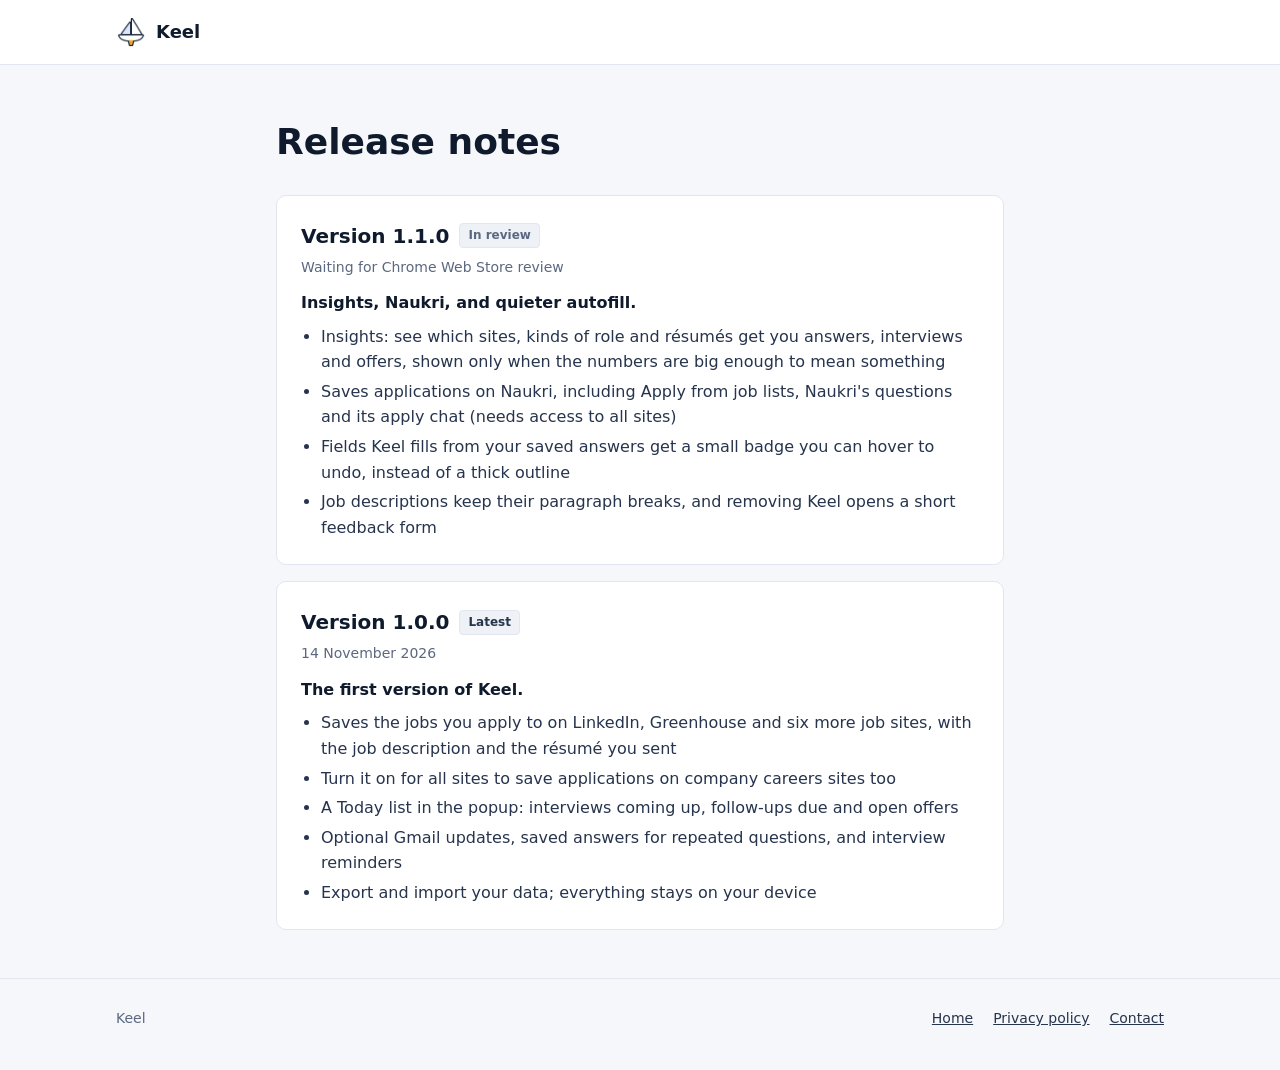
==== changelog/index.html @ f760c72d "docs(changelog): stage v1.1.0 pending review on marketing site Privacy page: the rating ask and the " ====
<!DOCTYPE html>
<html lang="en">
<head>
<meta charset="UTF-8">
<meta name="viewport" content="width=device-width, initial-scale=1.0">
<title>Release notes · Keel</title>
<meta name="description" content="What changed in each version of the Keel Chrome extension.">
<link rel="icon" type="image/png" href="../favicon.png">
<link rel="stylesheet" href="../styles.css?v=3">
</head>
<body>
<!-- Generated by scripts/sync-site.mjs in the keel repo from store/release-notes.md. Don't edit here. -->
<header class="site-header">
  <div class="wrap">
    <a class="brand" href="../"><img src="../logo.png" alt="" width="30" height="30">Keel</a>
  </div>
</header>
<main class="wrap releases">
  <h1>Release notes</h1>
    <article class="release" id="v1.1.0">
      <h2>Version 1.1.0 <span class="tag tag-pending">In review</span></h2>
      <p class="release-meta">Waiting for Chrome Web Store review</p>
      <p class="release-headline">Insights, Naukri, and quieter autofill.</p>
      <ul>
        <li>Insights: see which sites, kinds of role and résumés get you answers, interviews and offers, shown only when the numbers are big enough to mean something</li>
        <li>Saves applications on Naukri, including Apply from job lists, Naukri&#39;s questions and its apply chat (needs access to all sites)</li>
        <li>Fields Keel fills from your saved answers get a small badge you can hover to undo, instead of a thick outline</li>
        <li>Job descriptions keep their paragraph breaks, and removing Keel opens a short feedback form</li>
      </ul>
    </article>
    <article class="release" id="v1.0.0">
      <h2>Version 1.0.0 <span class="tag">Latest</span></h2>
      <p class="release-meta">14 November 2026</p>
      <p class="release-headline">The first version of Keel.</p>
      <ul>
        <li>Saves the jobs you apply to on LinkedIn, Greenhouse and six more job sites, with the job description and the résumé you sent</li>
        <li>Turn it on for all sites to save applications on company careers sites too</li>
        <li>A Today list in the popup: interviews coming up, follow-ups due and open offers</li>
        <li>Optional Gmail updates, saved answers for repeated questions, and interview reminders</li>
        <li>Export and import your data; everything stays on your device</li>
      </ul>
    </article>
</main>
<footer class="site-footer">
  <div class="wrap">
    <span>Keel</span>
    <nav><a href="../">Home</a><a href="../privacy/">Privacy policy</a><a href="https://github.com/ankitsmt211" rel="noopener">Contact</a></nav>
  </div>
</footer>
</body>
</html>
---- styles.css ----
/* Keel site. Colours are the extension's own tokens (src/styles/tokens.css in the keel repo). */
[hidden] { display: none !important; }

:root {
  --bg: #F5F7FB;
  --surface: #FFFFFF;
  --surface-alt: #EEF1F6;
  --text: #0F1B2D;
  --text-2: #26344D;
  --muted: #5B6880;
  --border: #E1E6F0;
  --primary: #0F1B2D;
  --on-primary: #FFFFFF;
  --accent: #F5A524;
  --shadow: 0 1px 2px rgba(15, 27, 45, .06), 0 12px 32px rgba(15, 27, 45, .10);
  --radius-xs: 4px;
  --radius-sm: 6px;
  --radius-md: 8px;
  --radius-lg: 10px;
  color-scheme: light;
}
@media (prefers-color-scheme: dark) {
  :root {
    --bg: #0D1424;
    --surface: #131C2F;
    --surface-alt: #1A2540;
    --text: #F1F4FA;
    --text-2: #C9D2E3;
    --muted: #93A0B8;
    --border: #24304A;
    --primary: #DCE6FF;
    --on-primary: #0F1B2D;
    --shadow: 0 1px 2px rgba(0, 0, 0, .3), 0 12px 32px rgba(0, 0, 0, .35);
    color-scheme: dark;
  }
}

* { box-sizing: border-box; }
html { -webkit-text-size-adjust: 100%; }
body {
  margin: 0;
  background: var(--bg);
  color: var(--text);
  font: 16px/1.6 system-ui, -apple-system, "Segoe UI", Roboto, sans-serif;
}
img { max-width: 100%; height: auto; display: block; }
a { color: inherit; }
.wrap { max-width: 1080px; margin: 0 auto; padding: 0 16px; }

/* Header */
.site-header { border-bottom: 1px solid var(--border); background: var(--surface); }
.site-header .wrap { display: flex; align-items: center; justify-content: space-between; gap: 16px; height: 64px; }
.brand { display: inline-flex; align-items: center; gap: 10px; font-weight: 800; font-size: 18px; text-decoration: none; }
.brand img { width: 30px; height: 30px; }

/* Buttons and labels */
.btn {
  display: inline-flex; align-items: center; justify-content: center; gap: 8px;
  min-height: 44px; padding: 0 18px; border-radius: var(--radius-md);
  font: inherit; font-weight: 700; font-size: 15px; text-decoration: none; cursor: pointer;
  border: 1px solid transparent;
}
.btn-primary { background: var(--primary); color: var(--on-primary); }
.btn-secondary { background: var(--surface-alt); color: var(--text); border-color: var(--border); }
.btn-sm { min-height: 36px; padding: 0 14px; font-size: 14px; }
.soon { color: var(--muted); font-size: 14px; font-weight: 600; }

/* Hero */
.hero { padding: 64px 0 32px; text-align: center; }
.hero h1 { font-size: clamp(32px, 6vw, 52px); line-height: 1.1; letter-spacing: -0.02em; margin: 0 auto 16px; max-width: 760px; }
.hero p { font-size: 18px; color: var(--text-2); max-width: 620px; margin: 0 auto 28px; }
.cta { display: flex; flex-direction: column; align-items: center; gap: 10px; }
.cta .phone-note { color: var(--text-2); font-size: 15px; margin: 0; }
.cta .copied { color: var(--muted); font-size: 14px; margin: 0; overflow-wrap: anywhere; }

.shot { margin: 40px auto 0; border-radius: var(--radius-lg); border: 1px solid var(--border); box-shadow: var(--shadow); overflow: hidden; width: 100%; max-width: 1000px; background: var(--surface); }

/* Sections */
section { padding: 56px 0; }
section h2 { font-size: 28px; line-height: 1.2; margin: 0 0 24px; letter-spacing: -0.01em; }

.features { display: grid; grid-template-columns: repeat(3, 1fr); gap: 16px; }
@media (max-width: 900px) { .features { grid-template-columns: repeat(2, 1fr); } }
@media (max-width: 560px) { .features { grid-template-columns: 1fr; } }
.feature { background: var(--surface); border: 1px solid var(--border); border-radius: var(--radius-lg); padding: 20px; }
.feature svg { width: 24px; height: 24px; stroke: var(--text); }
.feature h3 { font-size: 16px; margin: 12px 0 4px; }
.feature p { margin: 0; color: var(--text-2); font-size: 15px; }

.split { display: grid; grid-template-columns: 1fr 360px; gap: 40px; align-items: center; }
.split .popup-shot { border-radius: var(--radius-lg); border: 1px solid var(--border); box-shadow: var(--shadow); overflow: hidden; background: var(--surface); }
.split p { color: var(--text-2); margin: 0 0 12px; }

.checks { list-style: none; padding: 0; margin: 0; display: grid; gap: 12px; }
.checks li { display: flex; gap: 12px; align-items: flex-start; color: var(--text-2); }
.checks svg { flex-shrink: 0; width: 22px; height: 22px; stroke: var(--text); margin-top: 2px; }

.sites { display: flex; flex-wrap: wrap; gap: 8px; margin: 0 0 12px; padding: 0; list-style: none; }
.sites li { background: var(--surface); border: 1px solid var(--border); border-radius: var(--radius-xs); padding: 4px 10px; font-size: 14px; font-weight: 600; }
.sites-note { color: var(--text-2); margin: 0 0 6px; font-size: 15px; }

details { background: var(--surface); border: 1px solid var(--border); border-radius: var(--radius-lg); padding: 16px 20px; }
details + details { margin-top: 10px; }
summary { cursor: pointer; font-weight: 700; }
details p { color: var(--text-2); margin: 10px 0 0; }

/* Footer */
.site-footer { border-top: 1px solid var(--border); padding: 28px 0 40px; color: var(--muted); font-size: 14px; }
.site-footer .wrap { display: flex; flex-wrap: wrap; gap: 8px 20px; align-items: center; justify-content: space-between; }
.site-footer nav { display: flex; flex-wrap: wrap; gap: 8px 20px; }
.site-footer a { color: var(--text-2); }

/* Simple pages (404) */
.page { padding: 80px 0; text-align: center; }
.page h1 { font-size: 36px; margin: 0 0 12px; }
.page p { color: var(--text-2); margin: 0 0 24px; }

@media (max-width: 820px) {
  .split { grid-template-columns: 1fr; }
  .split .popup-shot { max-width: 360px; }
}
@media (max-width: 640px) {
  .header-cta { display: none; }
  .hero { padding-top: 40px; }
  section { padding: 40px 0; }
}

/* Release notes (changelog/ is generated from store/release-notes.md in the keel repo) */
.tag { display: inline-block; vertical-align: middle; padding: 2px 8px; border-radius: var(--radius-xs); background: var(--surface-alt); border: 1px solid var(--border); color: var(--text-2); font-size: 12px; font-weight: 700; }
.tag-pending { color: var(--muted); }
.whats-new { margin: 20px auto 0; font-size: 14px; color: var(--text-2); }
.whats-new a { font-weight: 700; margin-left: 4px; }
.releases { padding-top: 48px; padding-bottom: 48px; max-width: 760px; }
.releases h1 { font-size: 36px; margin: 0 0 24px; }
.release { background: var(--surface); border: 1px solid var(--border); border-radius: var(--radius-lg); padding: 24px; }
.release + .release { margin-top: 16px; }
.release h2 { font-size: 20px; margin: 0; display: flex; flex-wrap: wrap; align-items: center; gap: 10px; }
.release-meta { color: var(--muted); font-size: 14px; margin: 4px 0 12px; }
.release-headline { font-weight: 700; margin: 0 0 8px; }
.release ul { margin: 0; padding-left: 20px; color: var(--text-2); }
.release li + li { margin-top: 4px; }
.empty { color: var(--text-2); }
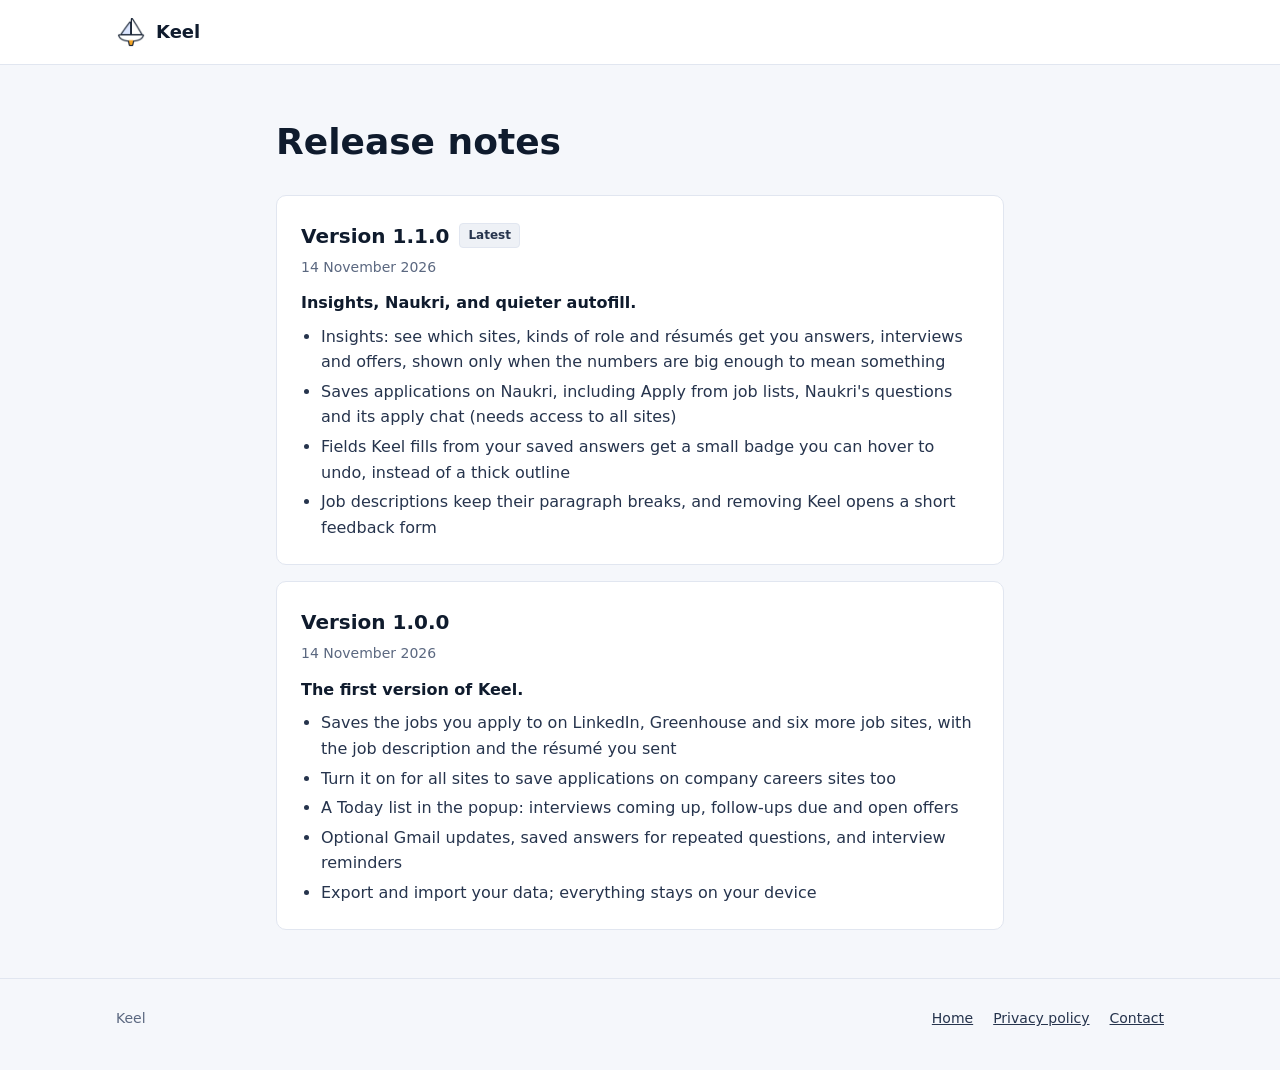
==== commit 66a0983e: "docs(changelog): promote v1.1.0 to Live on marketing site Co-Authored-By: Claude Opus 5.5 <noreply@a" ====
--- a/changelog/index.html
+++ b/changelog/index.html
@@ -18,8 +18,8 @@
 <main class="wrap releases">
   <h1>Release notes</h1>
     <article class="release" id="v1.1.0">
-      <h2>Version 1.1.0 <span class="tag tag-pending">In review</span></h2>
-      <p class="release-meta">Waiting for Chrome Web Store review</p>
+      <h2>Version 1.1.0 <span class="tag">Latest</span></h2>
+      <p class="release-meta">14 November 2026</p>
       <p class="release-headline">Insights, Naukri, and quieter autofill.</p>
       <ul>
         <li>Insights: see which sites, kinds of role and résumés get you answers, interviews and offers, shown only when the numbers are big enough to mean something</li>
@@ -29,7 +29,7 @@
       </ul>
     </article>
     <article class="release" id="v1.0.0">
-      <h2>Version 1.0.0 <span class="tag">Latest</span></h2>
+      <h2>Version 1.0.0</h2>
       <p class="release-meta">14 November 2026</p>
       <p class="release-headline">The first version of Keel.</p>
       <ul>
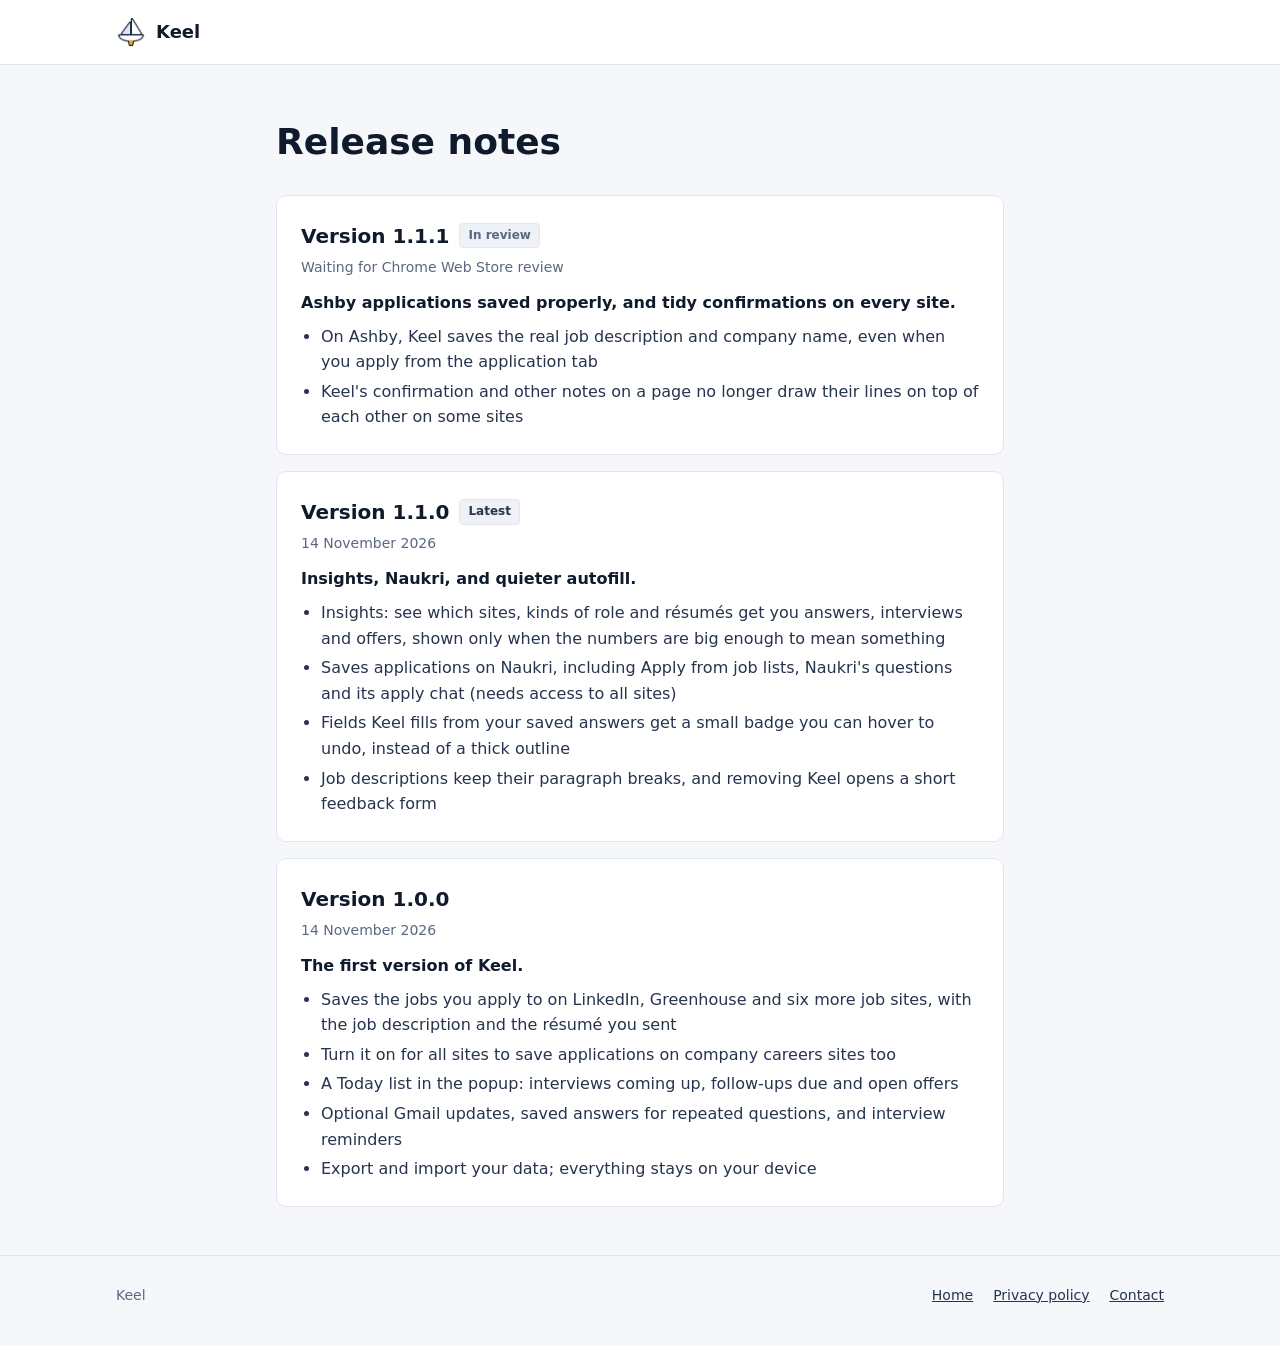
==== commit df9791f5: "docs(changelog): stage v1.1.1 pending review on marketing site Co-Authored-By: Claude Opus 5.5 <nore" ====
--- a/changelog/index.html
+++ b/changelog/index.html
@@ -17,6 +17,15 @@
 </header>
 <main class="wrap releases">
   <h1>Release notes</h1>
+    <article class="release" id="v1.1.1">
+      <h2>Version 1.1.1 <span class="tag tag-pending">In review</span></h2>
+      <p class="release-meta">Waiting for Chrome Web Store review</p>
+      <p class="release-headline">Ashby applications saved properly, and tidy confirmations on every site.</p>
+      <ul>
+        <li>On Ashby, Keel saves the real job description and company name, even when you apply from the application tab</li>
+        <li>Keel&#39;s confirmation and other notes on a page no longer draw their lines on top of each other on some sites</li>
+      </ul>
+    </article>
     <article class="release" id="v1.1.0">
       <h2>Version 1.1.0 <span class="tag">Latest</span></h2>
       <p class="release-meta">14 November 2026</p>
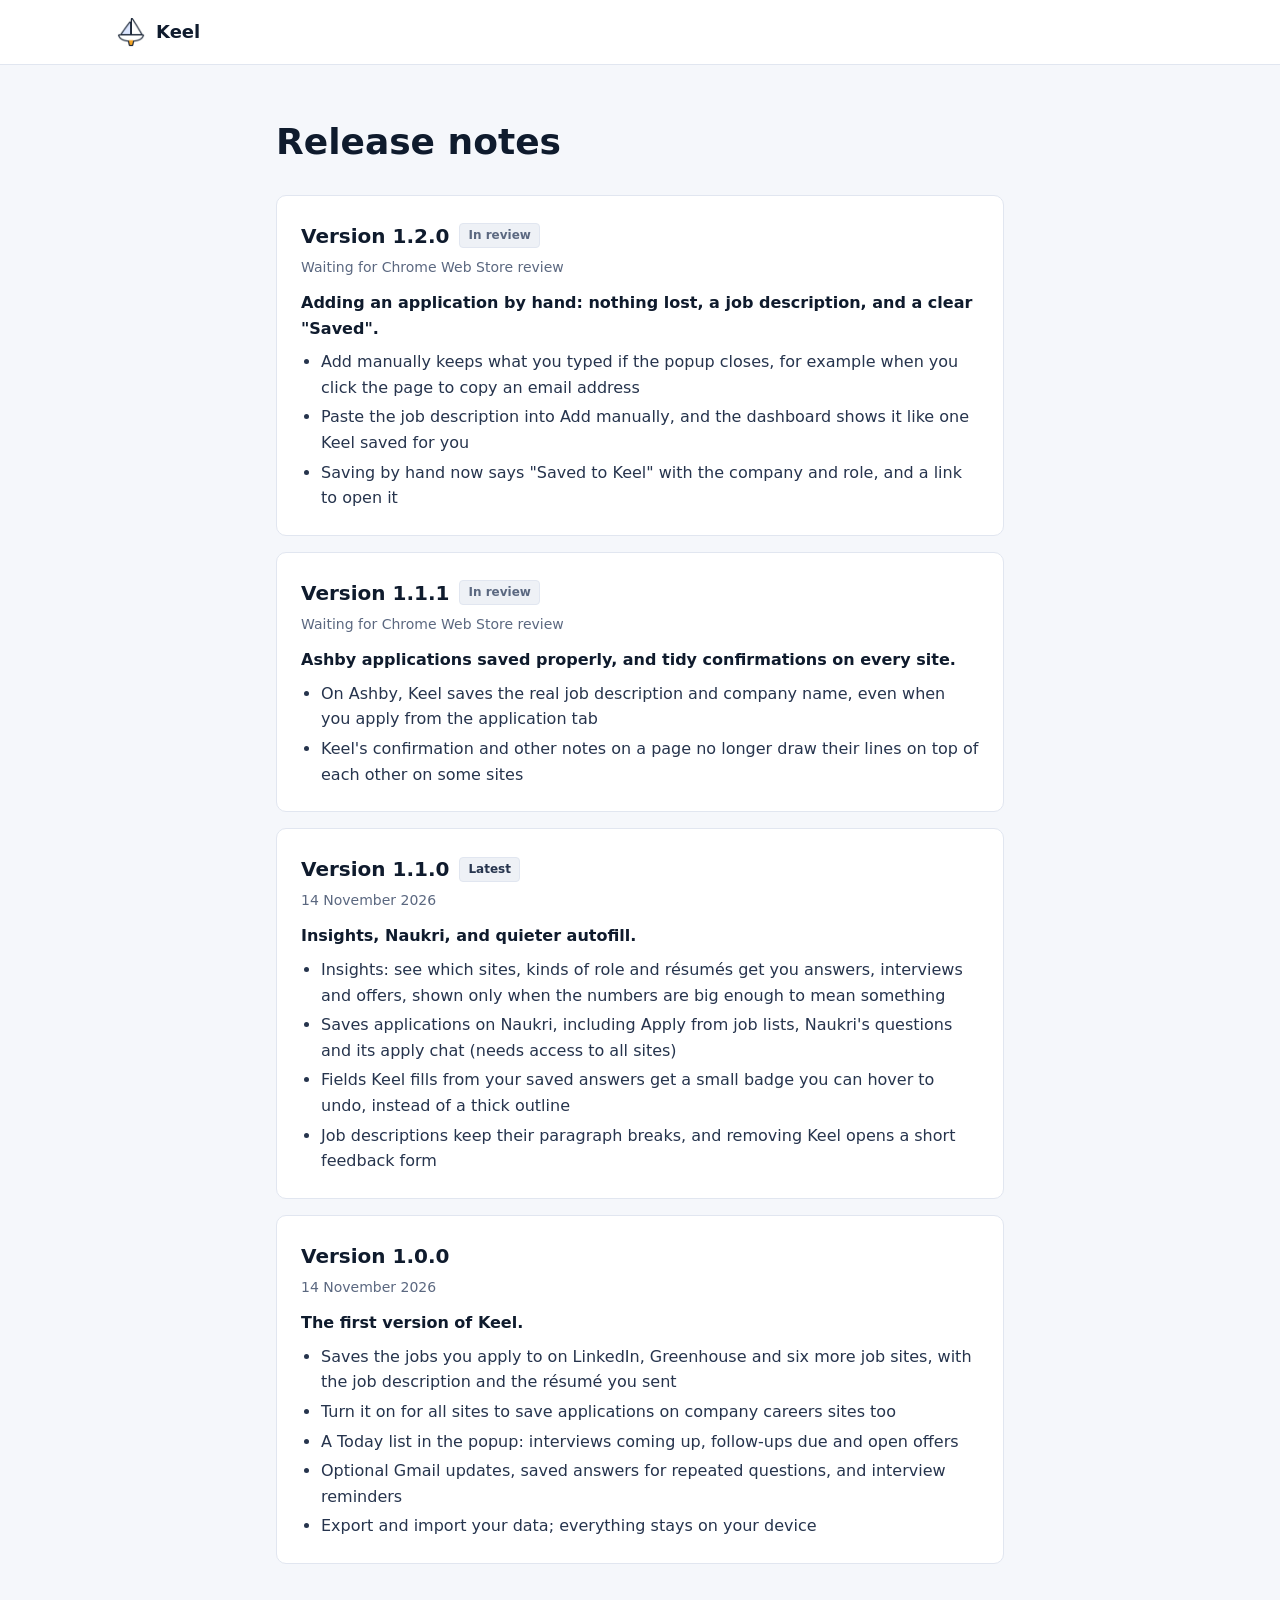
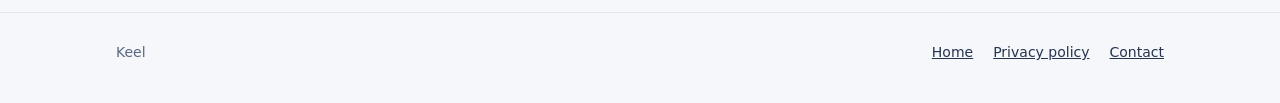
==== commit 89fc5dbe: "docs(changelog): stage v1.2.0 pending review on marketing site Co-Authored-By: Claude Opus 5.5 <nore" ====
--- a/changelog/index.html
+++ b/changelog/index.html
@@ -17,6 +17,16 @@
 </header>
 <main class="wrap releases">
   <h1>Release notes</h1>
+    <article class="release" id="v1.2.0">
+      <h2>Version 1.2.0 <span class="tag tag-pending">In review</span></h2>
+      <p class="release-meta">Waiting for Chrome Web Store review</p>
+      <p class="release-headline">Adding an application by hand: nothing lost, a job description, and a clear &quot;Saved&quot;.</p>
+      <ul>
+        <li>Add manually keeps what you typed if the popup closes, for example when you click the page to copy an email address</li>
+        <li>Paste the job description into Add manually, and the dashboard shows it like one Keel saved for you</li>
+        <li>Saving by hand now says &quot;Saved to Keel&quot; with the company and role, and a link to open it</li>
+      </ul>
+    </article>
     <article class="release" id="v1.1.1">
       <h2>Version 1.1.1 <span class="tag tag-pending">In review</span></h2>
       <p class="release-meta">Waiting for Chrome Web Store review</p>
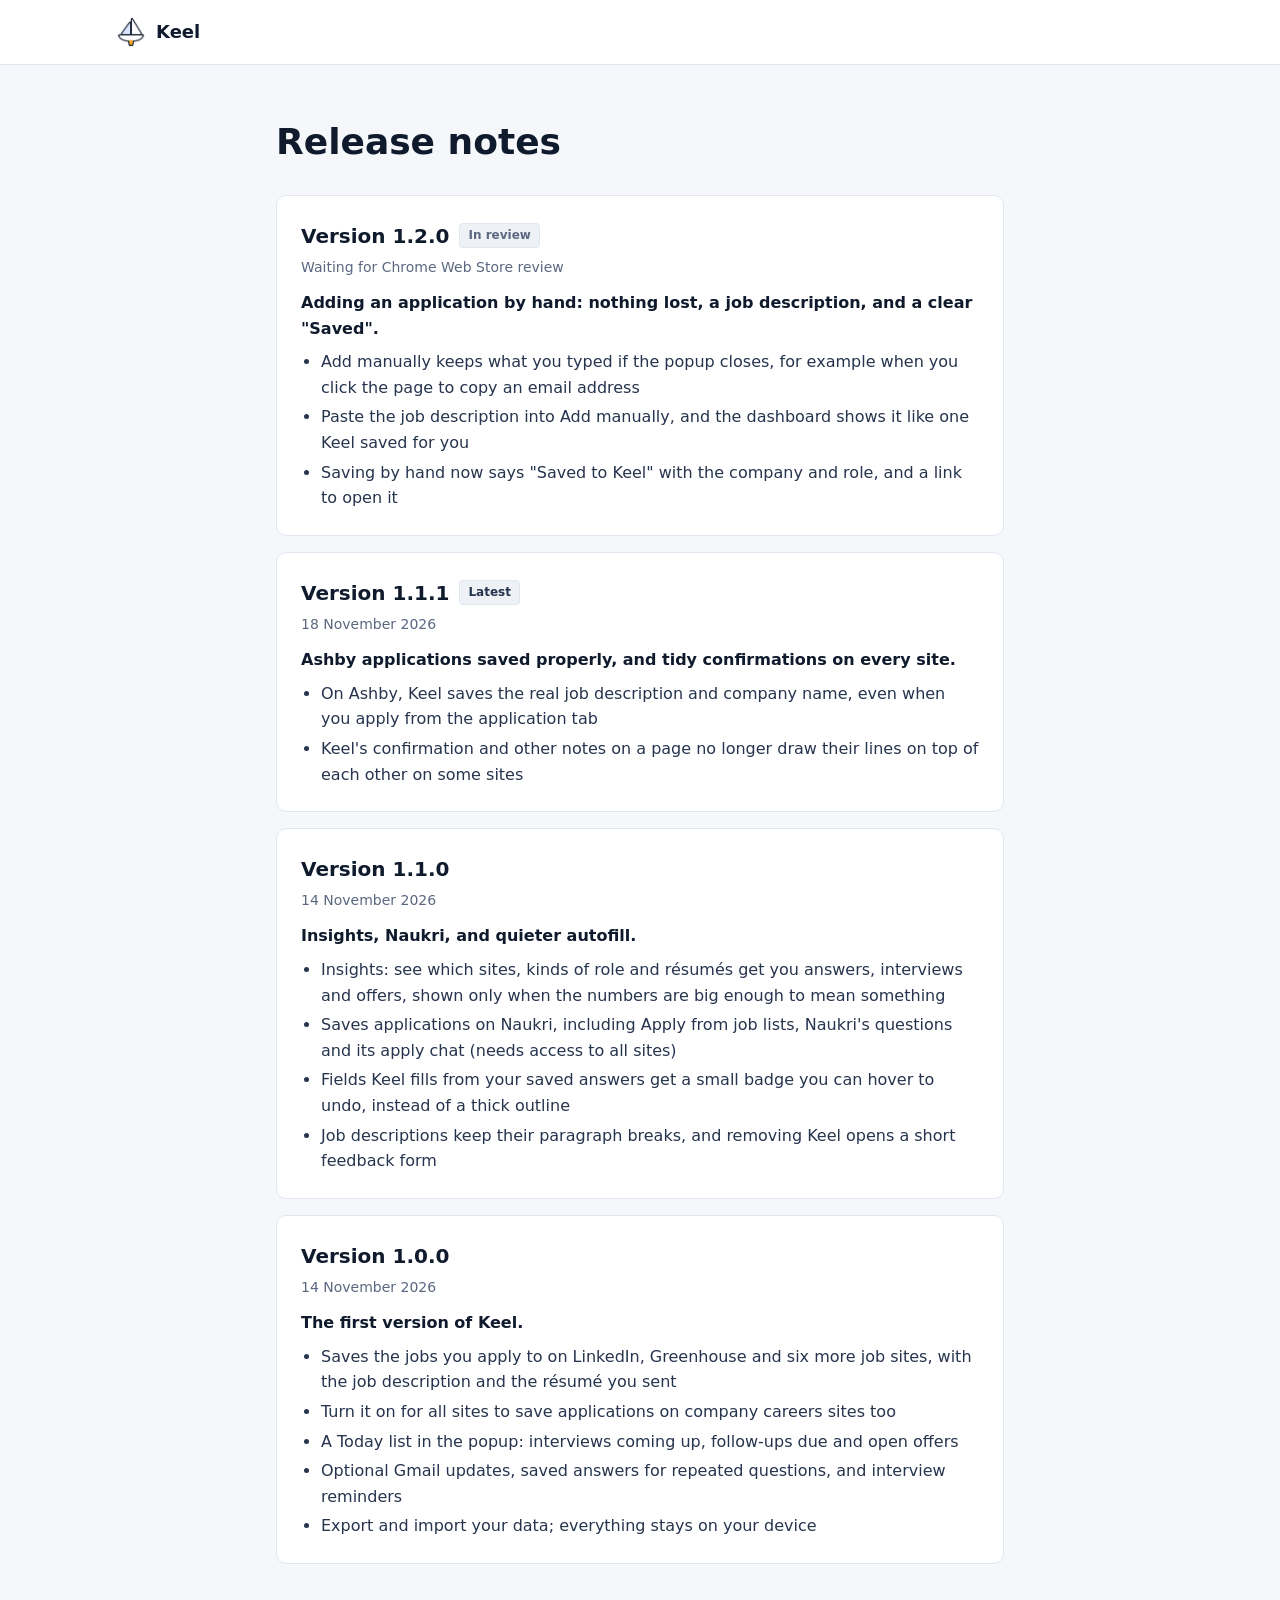
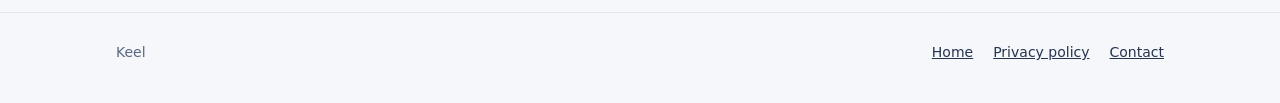
==== commit 0c875f09: "docs(changelog): promote v1.1.1 to Live on marketing site Refresh the homepage board and popup image" ====
--- a/changelog/index.html
+++ b/changelog/index.html
@@ -28,8 +28,8 @@
       </ul>
     </article>
     <article class="release" id="v1.1.1">
-      <h2>Version 1.1.1 <span class="tag tag-pending">In review</span></h2>
-      <p class="release-meta">Waiting for Chrome Web Store review</p>
+      <h2>Version 1.1.1 <span class="tag">Latest</span></h2>
+      <p class="release-meta">18 November 2026</p>
       <p class="release-headline">Ashby applications saved properly, and tidy confirmations on every site.</p>
       <ul>
         <li>On Ashby, Keel saves the real job description and company name, even when you apply from the application tab</li>
@@ -37,7 +37,7 @@
       </ul>
     </article>
     <article class="release" id="v1.1.0">
-      <h2>Version 1.1.0 <span class="tag">Latest</span></h2>
+      <h2>Version 1.1.0</h2>
       <p class="release-meta">14 November 2026</p>
       <p class="release-headline">Insights, Naukri, and quieter autofill.</p>
       <ul>
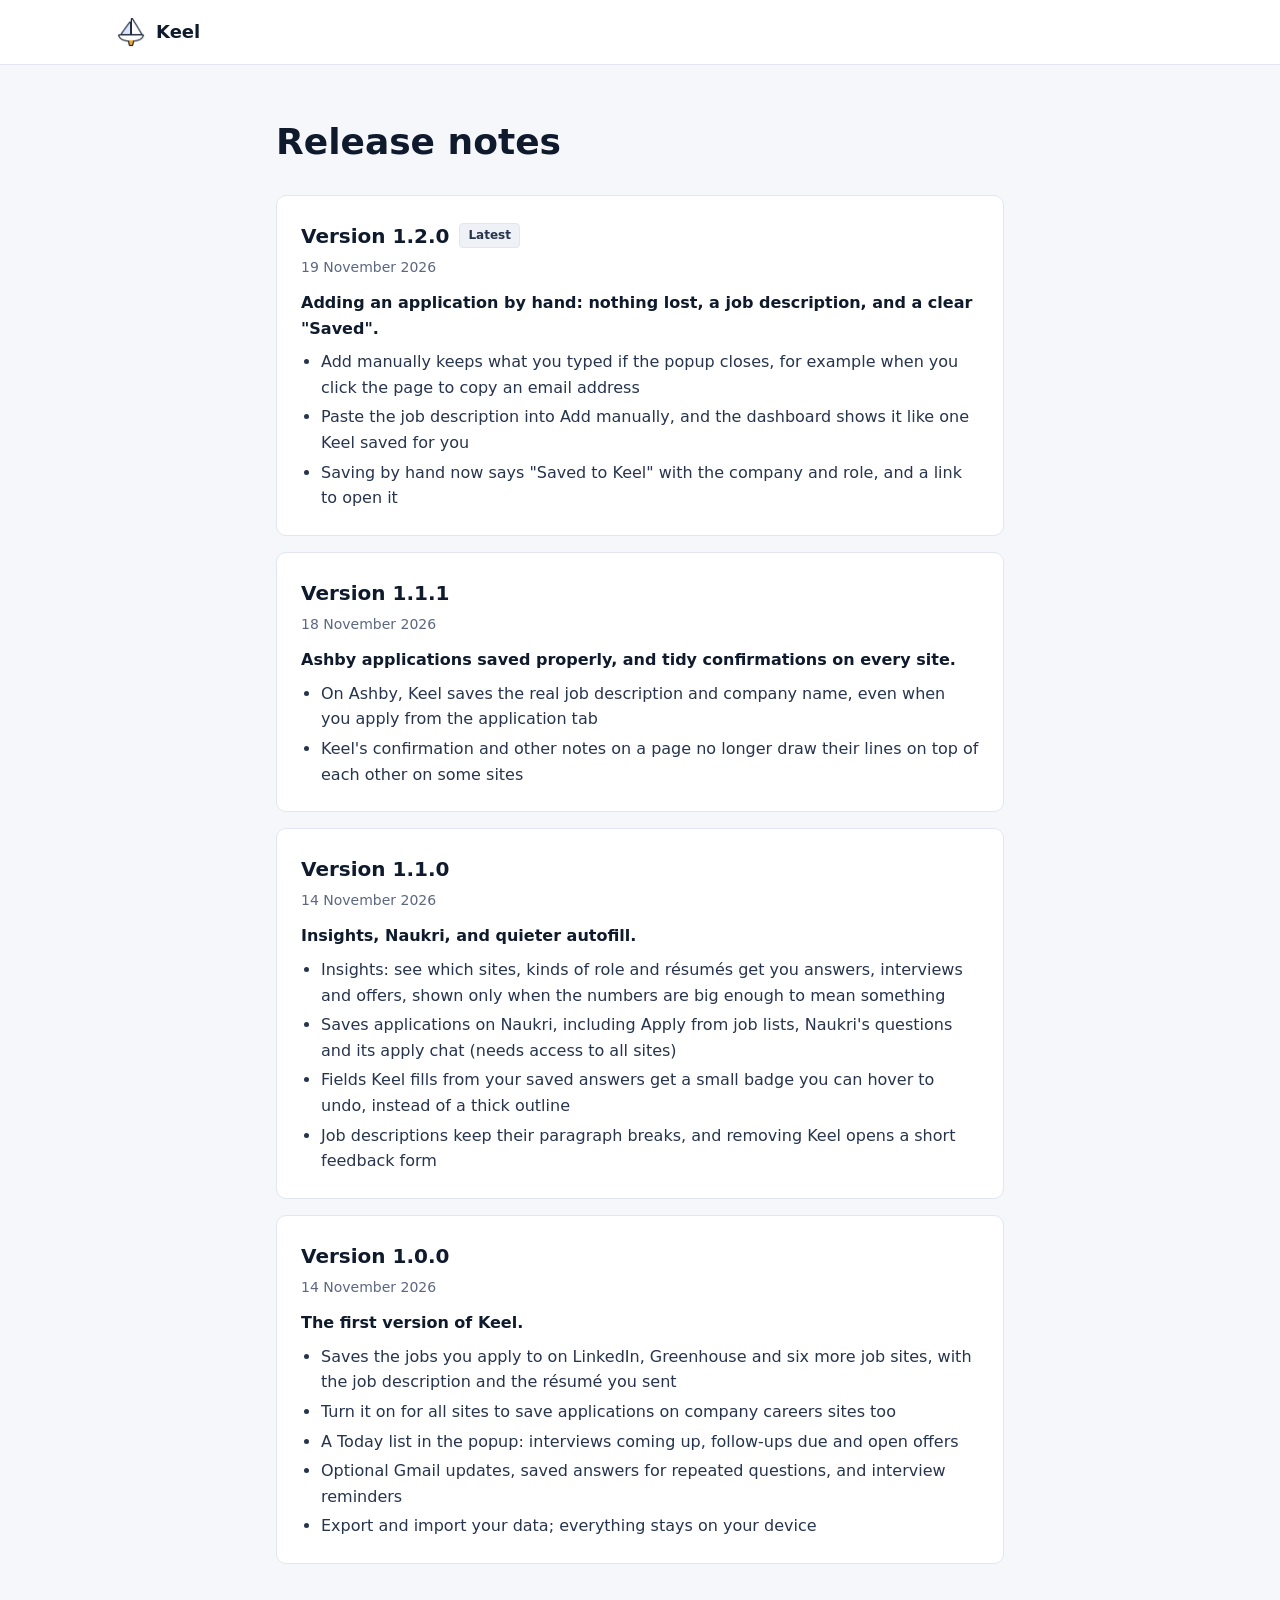
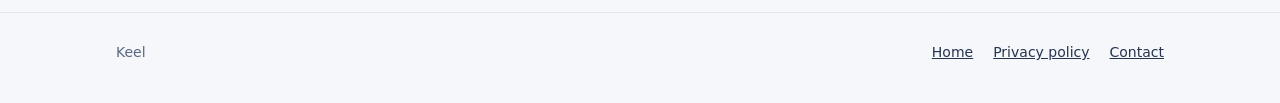
==== commit aff2d577: "docs(changelog): promote v1.2.0 to Live on marketing site Homepage images re-shot from the released " ====
--- a/changelog/index.html
+++ b/changelog/index.html
@@ -18,8 +18,8 @@
 <main class="wrap releases">
   <h1>Release notes</h1>
     <article class="release" id="v1.2.0">
-      <h2>Version 1.2.0 <span class="tag tag-pending">In review</span></h2>
-      <p class="release-meta">Waiting for Chrome Web Store review</p>
+      <h2>Version 1.2.0 <span class="tag">Latest</span></h2>
+      <p class="release-meta">19 November 2026</p>
       <p class="release-headline">Adding an application by hand: nothing lost, a job description, and a clear &quot;Saved&quot;.</p>
       <ul>
         <li>Add manually keeps what you typed if the popup closes, for example when you click the page to copy an email address</li>
@@ -28,7 +28,7 @@
       </ul>
     </article>
     <article class="release" id="v1.1.1">
-      <h2>Version 1.1.1 <span class="tag">Latest</span></h2>
+      <h2>Version 1.1.1</h2>
       <p class="release-meta">18 November 2026</p>
       <p class="release-headline">Ashby applications saved properly, and tidy confirmations on every site.</p>
       <ul>
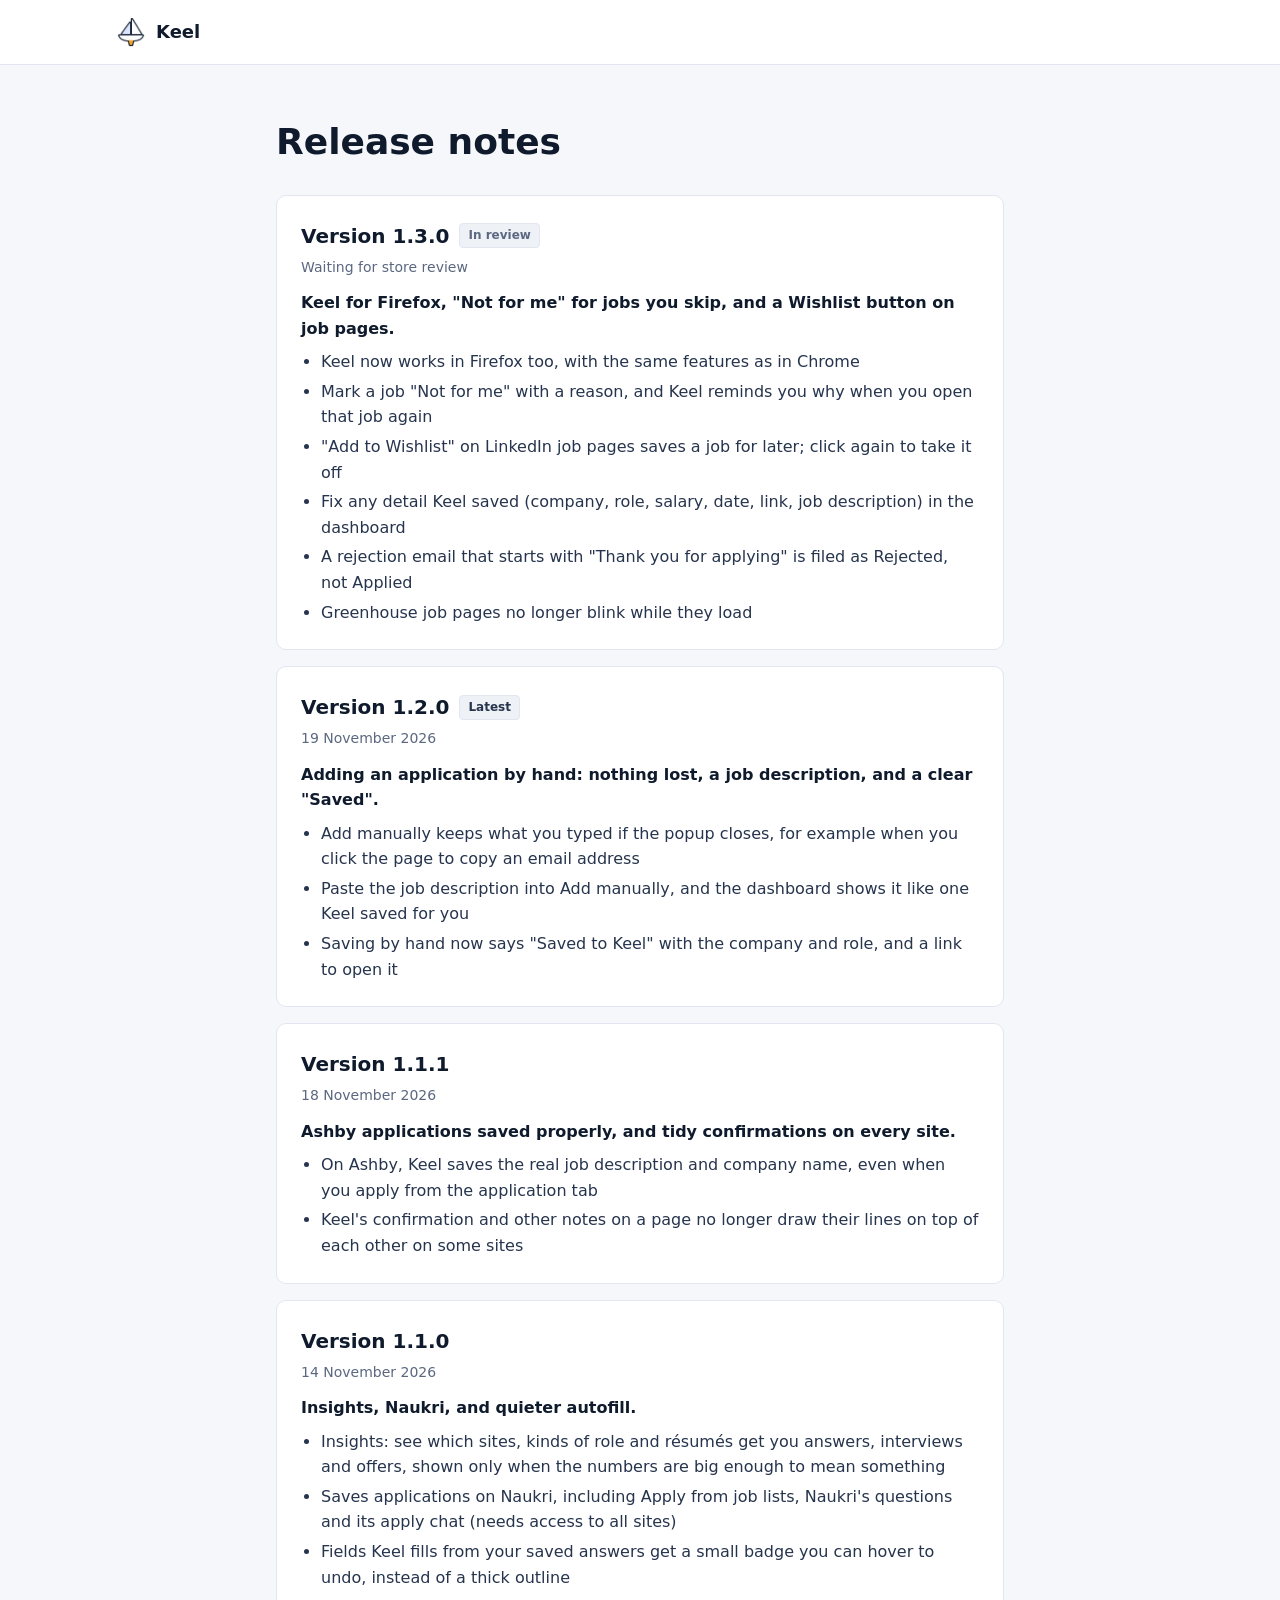
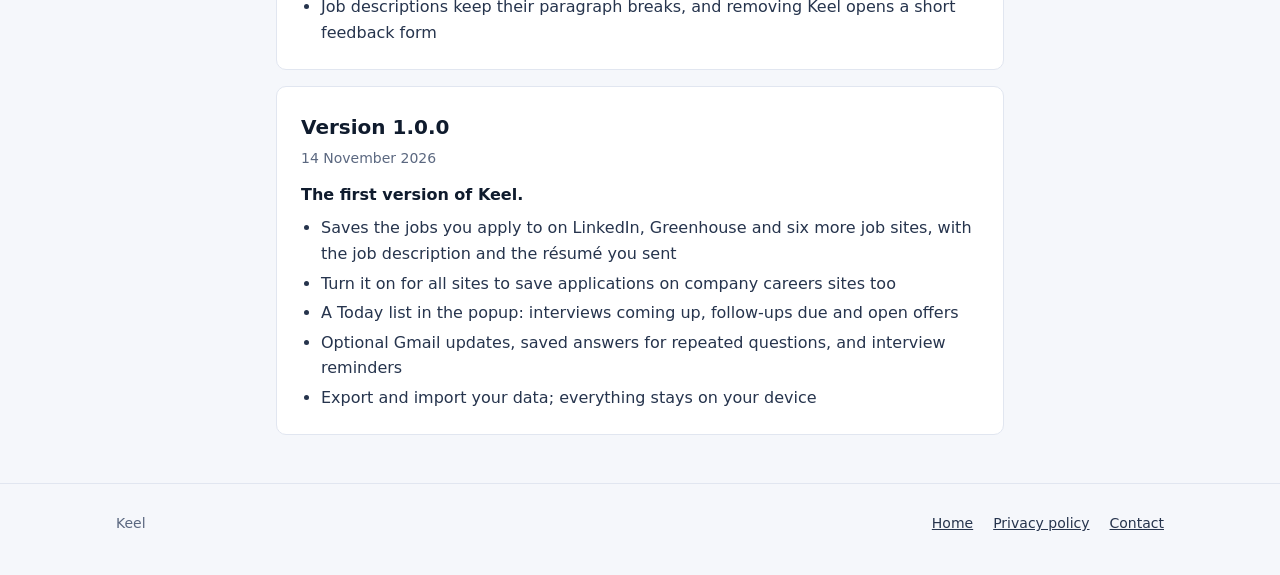
==== commit ae824fc1: "Keel 1.3.0: changelog and privacy policy (Not for me) Co-Authored-By: Claude Opus 5.5 <noreply@anthr" ====
--- a/changelog/index.html
+++ b/changelog/index.html
@@ -4,7 +4,7 @@
 <meta charset="UTF-8">
 <meta name="viewport" content="width=device-width, initial-scale=1.0">
 <title>Release notes · Keel</title>
-<meta name="description" content="What changed in each version of the Keel Chrome extension.">
+<meta name="description" content="What changed in each version of the Keel browser extension.">
 <link rel="icon" type="image/png" href="../favicon.png">
 <link rel="stylesheet" href="../styles.css?v=3">
 </head>
@@ -17,6 +17,19 @@
 </header>
 <main class="wrap releases">
   <h1>Release notes</h1>
+    <article class="release" id="v1.3.0">
+      <h2>Version 1.3.0 <span class="tag tag-pending">In review</span></h2>
+      <p class="release-meta">Waiting for store review</p>
+      <p class="release-headline">Keel for Firefox, &quot;Not for me&quot; for jobs you skip, and a Wishlist button on job pages.</p>
+      <ul>
+        <li>Keel now works in Firefox too, with the same features as in Chrome</li>
+        <li>Mark a job &quot;Not for me&quot; with a reason, and Keel reminds you why when you open that job again</li>
+        <li>&quot;Add to Wishlist&quot; on LinkedIn job pages saves a job for later; click again to take it off</li>
+        <li>Fix any detail Keel saved (company, role, salary, date, link, job description) in the dashboard</li>
+        <li>A rejection email that starts with &quot;Thank you for applying&quot; is filed as Rejected, not Applied</li>
+        <li>Greenhouse job pages no longer blink while they load</li>
+      </ul>
+    </article>
     <article class="release" id="v1.2.0">
       <h2>Version 1.2.0 <span class="tag">Latest</span></h2>
       <p class="release-meta">19 November 2026</p>
